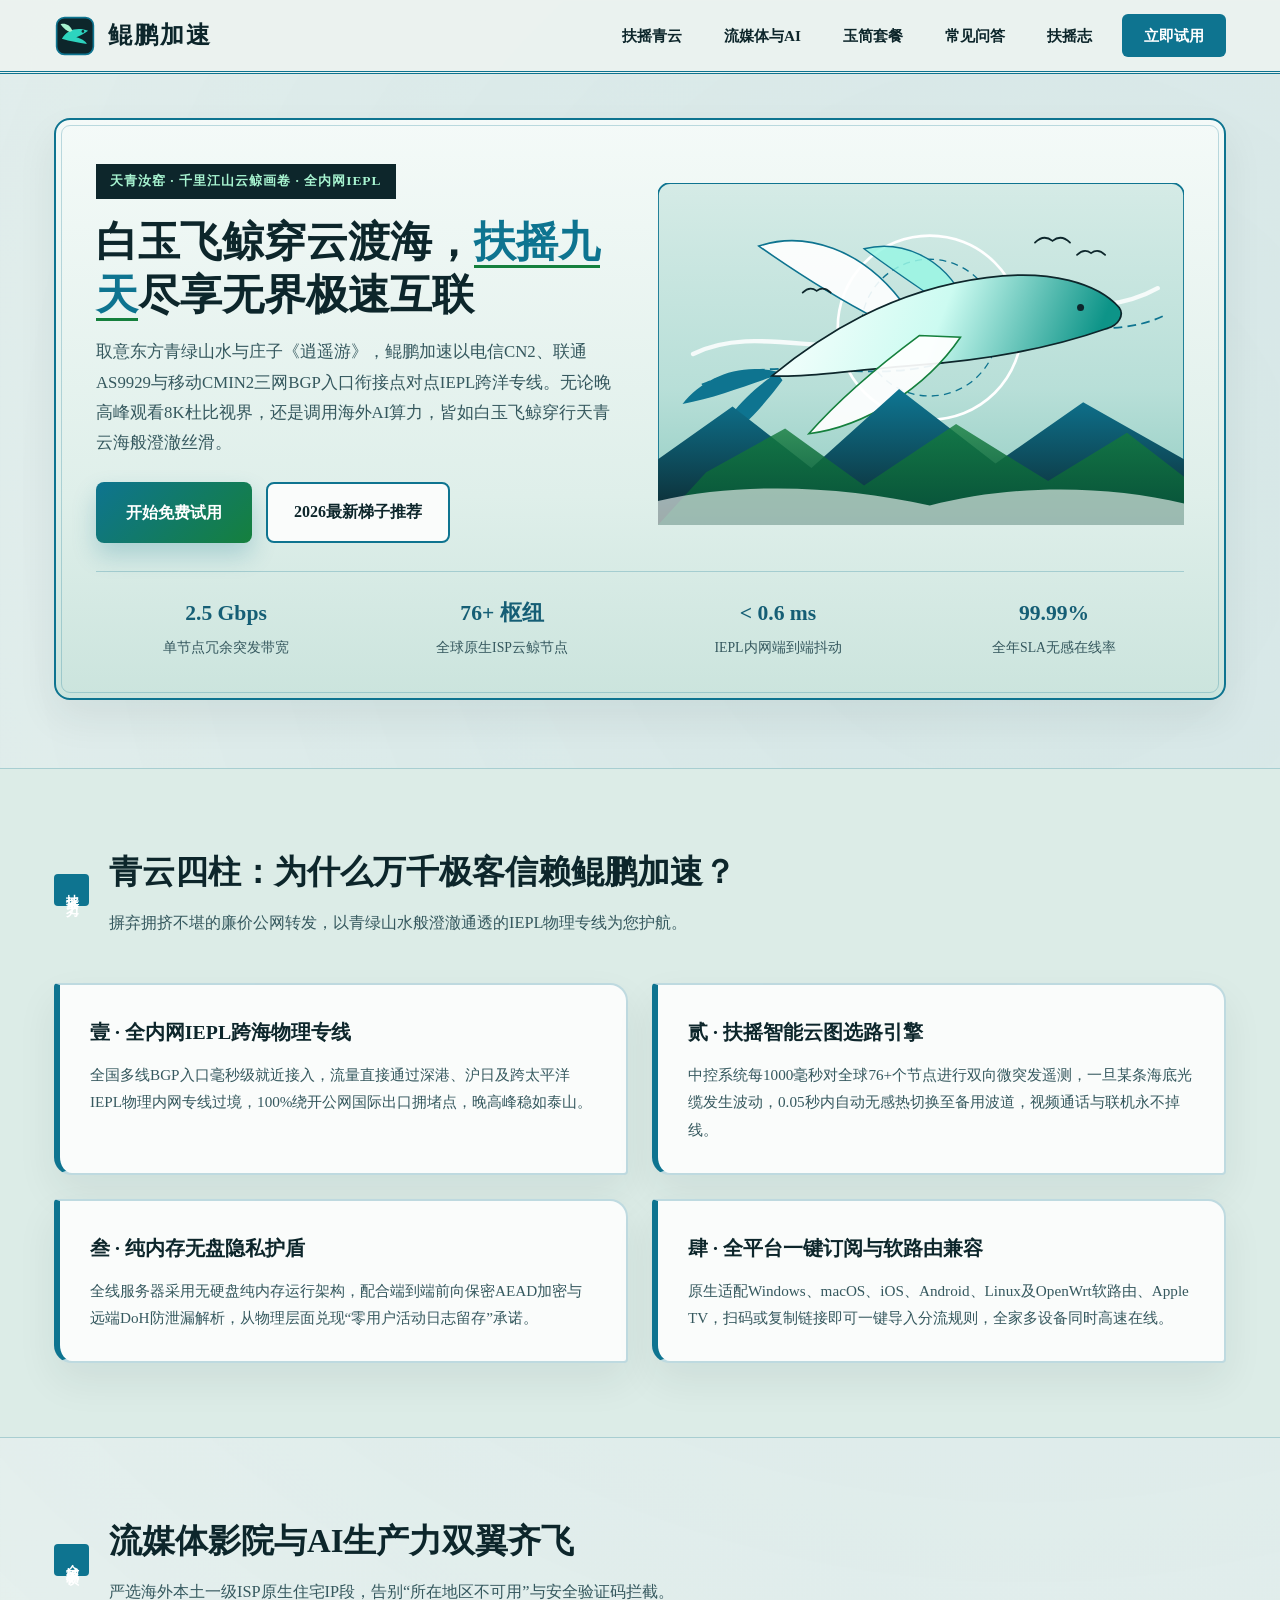
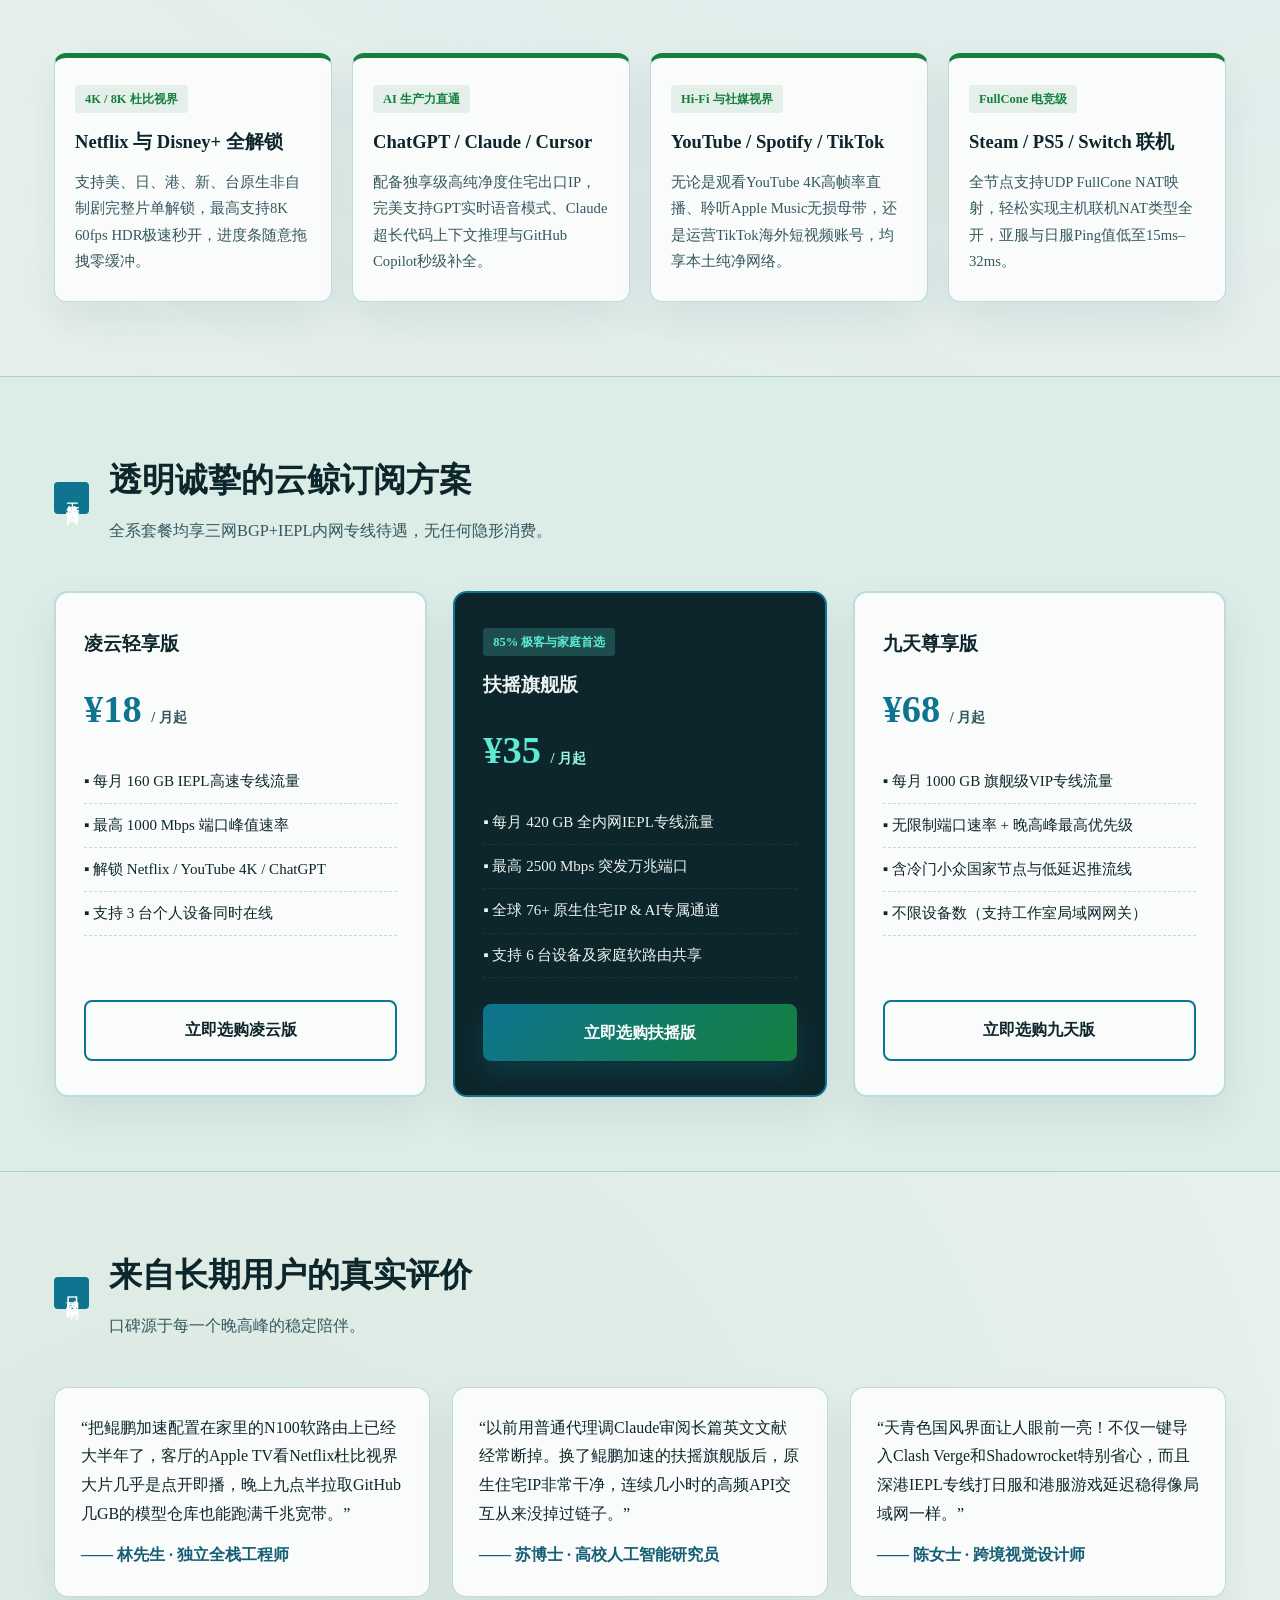
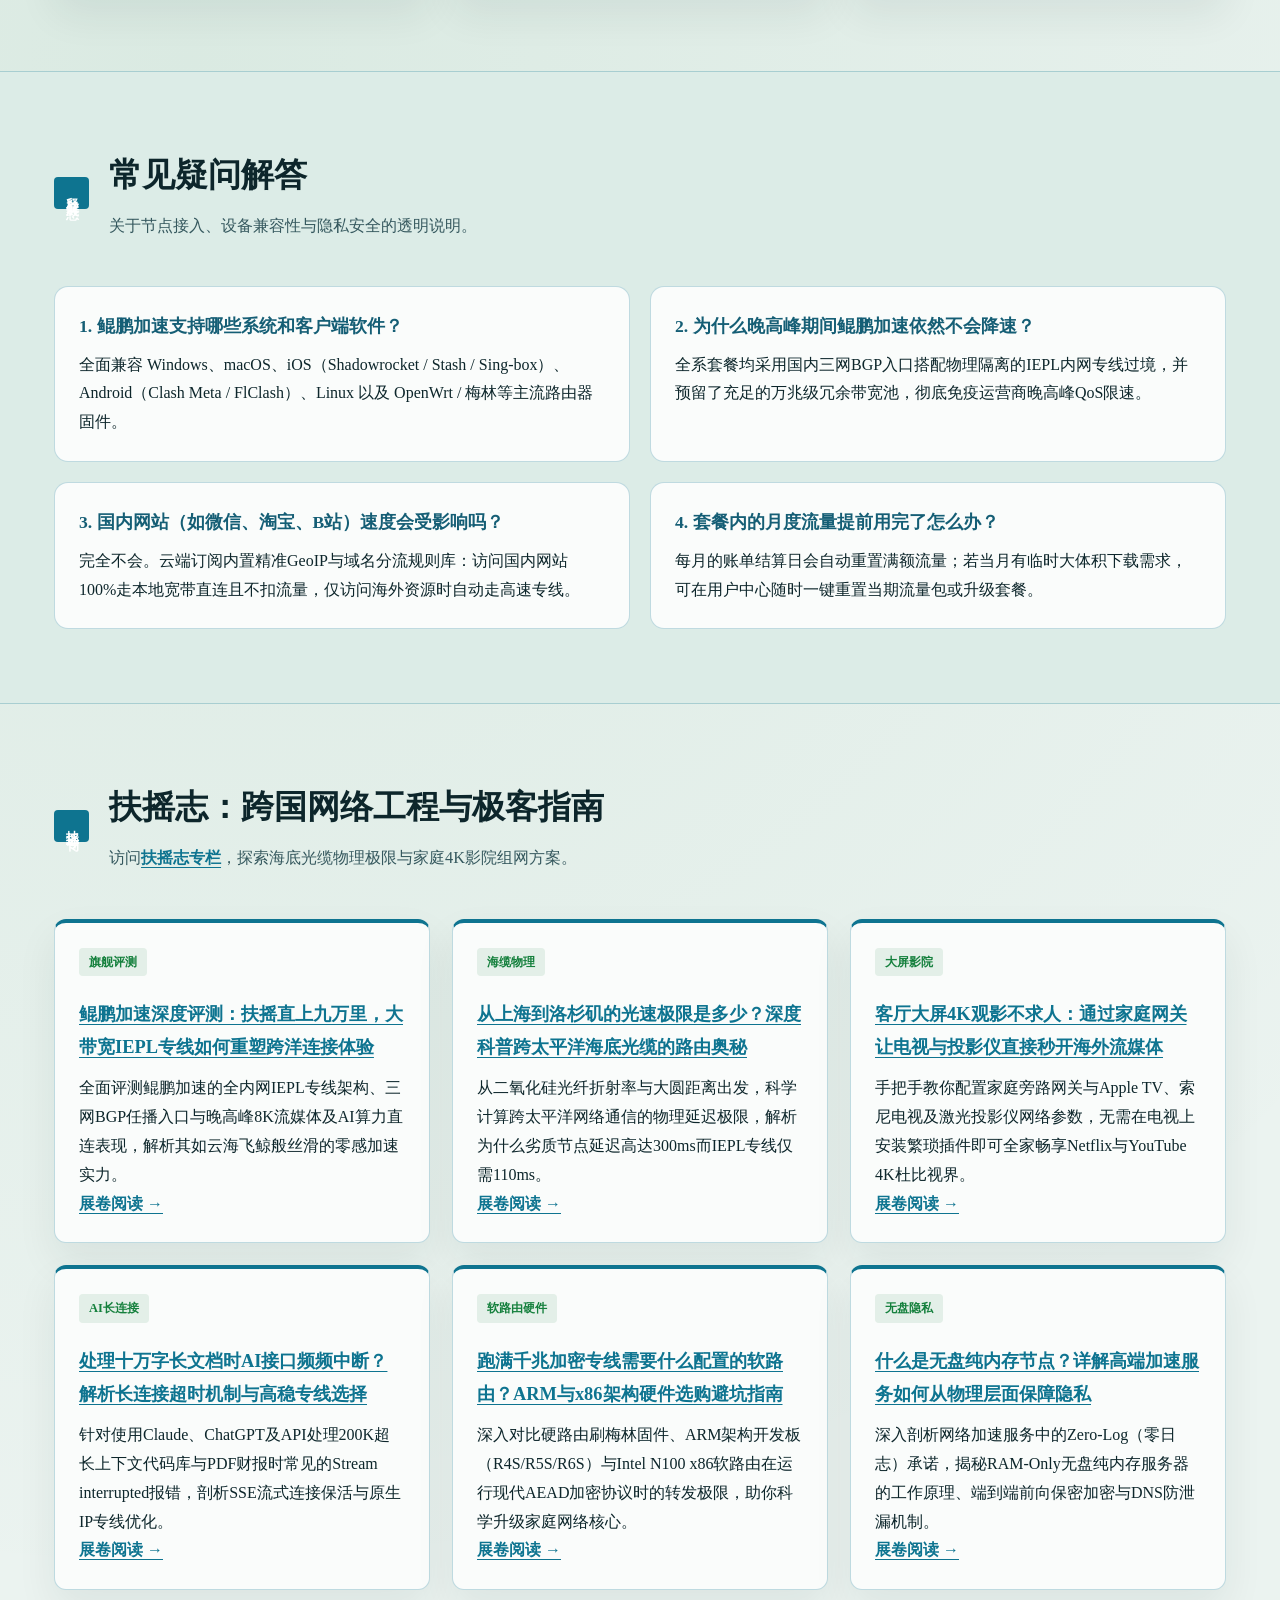
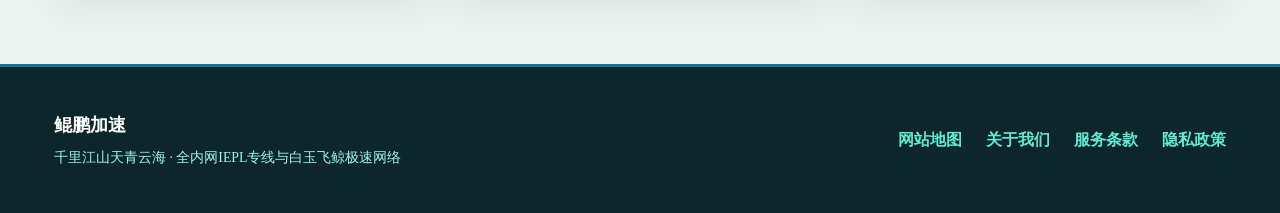
==== index.html @ 888c9fa1 "Deploy kunpejiasu.homes landing page" ====
<!DOCTYPE html>
<html lang="zh-CN">
<head>
  <meta charset="UTF-8">
  <meta name="viewport" content="width=device-width, initial-scale=1.0">
  <title>鲲鹏加速 - 扶摇直上九万里的高速IEPL专线网络加速与流媒体AI秒开服务</title>
  <meta name="description" content="鲲鹏加速依托三网BGP任播入口与全内网IEPL跨洋专线，提供如天青云海飞鲸般自由丝滑的网络加速体验，支持8K流媒体与AI大模型极速秒开，是2026年口碑卓越的机场推荐旗舰。">
  <meta name="keywords" content="鲲鹏加速,网络加速,极速秒开,机场推荐,IEPL专线,跨国网络加速,4K流媒体解锁,AI加速专线">
  <link rel="canonical" href="https://kunpejiasu.homes/">
  <meta property="og:type" content="website">
  <meta property="og:title" content="鲲鹏加速 - 扶摇直上九万里的高速IEPL专线网络加速服务">
  <meta property="og:description" content="三网BGP+全内网IEPL物理专线，解锁Netflix/Disney+/YouTube 8K与AI生产力工具极速秒开体验。">
  <meta property="og:url" content="https://kunpejiasu.homes/">
  <meta property="og:image" content="https://kunpejiasu.homes/og-kunpeng-homes.png">
  <meta property="og:site_name" content="鲲鹏加速">
  <script type="application/ld+json">
  {
    "@context": "https://schema.org",
    "@type": "Product",
    "name": "鲲鹏加速",
    "brand": { "@type": "Brand", "name": "鲲鹏加速" },
    "description": "鲲鹏加速提供企业级三网BGP与全内网IEPL跨境网络加速服务，支持全球流媒体4K/8K极速秒开、AI大模型稳定直连与超低延迟联机体验。",
    "offers": { "@type": "AggregateOffer", "lowPrice": "18.00", "highPrice": "68.00", "priceCurrency": "CNY", "offerCount": "3" }
  }
  </script>
  <link rel="stylesheet" href="style.css">
</head>
<body>
  <header class="ru-header">
  <div class="ru-container ru-nav-row">
    <a href="index.html" class="ru-brand">
      <svg width="42" height="42" viewBox="0 0 64 64" fill="none" xmlns="http://www.w3.org/2000/svg" aria-label="鲲鹏加速天青白玉飞鲸徽标">
        <rect x="4" y="4" width="56" height="56" rx="12" fill="#0D262B" stroke="#0E7490" stroke-width="2.5"/>
        <!-- Jade Four-Winged Whale Emblem -->
        <path d="M12 36 C 20 22, 36 18, 52 24 C 46 28, 40 32, 34 34 C 42 36, 48 40, 50 44 C 38 42, 24 40, 12 36 Z" fill="#2DD4BF"/>
        <path d="M28 24 C 24 14, 16 12, 10 14 C 14 20, 20 24, 24 26 Z" fill="#A7F3D0"/>
        <circle cx="44" cy="25" r="2" fill="#0D262B"/>
      </svg>
      <span class="ru-brand-name">鲲鹏加速</span>
    </a>
    <nav class="ru-menu" aria-label="主导航">
      <a href="index.html#advantages">扶摇青云</a>
      <a href="index.html#streaming">流媒体与AI</a>
      <a href="index.html#pricing">玉简套餐</a>
      <a href="index.html#faq">常见问答</a>
      <a href="soaring-annals.html">扶摇志</a>
      <a href="https://ww012.twilightaff.com/#/?code=A56DH1Af" class="btn-ru-nav" rel="nofollow" target="_blank">立即试用</a>
    </nav>
  </div>
</header>
  <main>
    <section class="ru-hero">
      <div class="ru-container">
        <div class="ru-scroll-banner">
          <div class="ru-hero-top">
            <div>
              <div class="ru-seal-tag">天青汝窑 · 千里江山云鲸画卷 · 全内网IEPL</div>
              <h1>白玉飞鲸穿云渡海，<span>扶摇九天</span>尽享无界极速互联</h1>
              <p class="ru-hero-lead">取意东方青绿山水与庄子《逍遥游》，鲲鹏加速以电信CN2、联通AS9929与移动CMIN2三网BGP入口衔接点对点IEPL跨洋专线。无论晚高峰观看8K杜比视界，还是调用海外AI算力，皆如白玉飞鲸穿行天青云海般澄澈丝滑。</p>
              <div class="ru-cta-bar">
                <a href="https://ww012.twilightaff.com/#/?code=A56DH1Af" class="btn-ru-celadon" rel="nofollow" target="_blank">开始免费试用</a>
                <a href="https://tizilab.net/paihang/" class="btn-ru-jade" target="_blank">2026最新梯子推荐</a>
              </div>
            </div>

            <!-- Open Bright Celadon Panorama: Jade-White Four-Winged Whale Soaring Over Turquoise Mountains -->
            <div class="ru-landscape-stage" role="img" aria-label="鲲鹏加速千里江山天青云海与四翼白玉飞鲸穿云动态画卷">
              <svg viewBox="0 0 600 390" fill="none" xmlns="http://www.w3.org/2000/svg">
                <defs>
                  <linearGradient id="celadonSky" x1="0" y1="0" x2="0" y2="390" gradientUnits="userSpaceOnUse">
                    <stop offset="0%" stop-color="#D5EBE6"/>
                    <stop offset="60%" stop-color="#B8DFD8"/>
                    <stop offset="100%" stop-color="#8ECBC0"/>
                  </linearGradient>
                  <linearGradient id="jadeMount1" x1="0" y1="240" x2="0" y2="390" gradientUnits="userSpaceOnUse">
                    <stop offset="0%" stop-color="#0E7490"/>
                    <stop offset="100%" stop-color="#0D262B"/>
                  </linearGradient>
                  <linearGradient id="jadeMount2" x1="0" y1="270" x2="0" y2="390" gradientUnits="userSpaceOnUse">
                    <stop offset="0%" stop-color="#15803D" stop-opacity="0.78"/>
                    <stop offset="100%" stop-color="#064E3B"/>
                  </linearGradient>
                  <linearGradient id="jadeWhaleGrad" x1="120" y1="90" x2="480" y2="230" gradientUnits="userSpaceOnUse">
                    <stop offset="0%" stop-color="#FFFFFF"/>
                    <stop offset="55%" stop-color="#CCFBF1"/>
                    <stop offset="100%" stop-color="#0D9488"/>
                  </linearGradient>
                </defs>
                <rect width="600" height="390" rx="14" fill="url(#celadonSky)" stroke="#0E7490" stroke-width="2"/>
                <!-- Glowing Celadon Halo Ring in Sky -->
                <circle cx="310" cy="165" r="105" stroke="#FFFFFF" stroke-width="3" class="anim-cloud-ring"/>
                <circle cx="310" cy="165" r="78" stroke="#0E7490" stroke-width="1.5" stroke-dasharray="8 6" class="anim-cloud-ring"/>
                <!-- Auspicious White & Celadon Cloud Ribbons (祥云) -->
                <path d="M40 195 C 120 155, 220 215, 310 165 C 400 115, 490 165, 570 120" stroke="#FFFFFF" stroke-width="5" stroke-linecap="round" opacity="0.85"/>
                <path d="M50 230 C 150 185, 260 245, 360 190 C 440 145, 510 185, 580 150" stroke="#0E7490" stroke-width="2" stroke-dasharray="10 6"/>
                <!-- Four-Winged Jade-White Sky-Whale (白玉四翼飞鲸) Flying Diagonally Upward -->
                <g class="anim-jade-whale">
                  <!-- Upper Feathered Wing Pair -->
                  <path d="M285 145 C 235 72, 165 55, 115 72 C 158 102, 205 132, 250 155 Z" fill="#FFFFFF" fill-opacity="0.9" stroke="#0E7490" stroke-width="1.8"/>
                  <path d="M350 135 C 325 82, 275 65, 235 75 C 268 100, 302 122, 330 142 Z" fill="#99F6E4" fill-opacity="0.85" stroke="#0E7490" stroke-width="1.5"/>
                  <!-- Flowing Long Ribbon Tail -->
                  <path d="M135 215 C 92 205, 52 222, 28 252 C 62 246, 98 232, 128 222 C 95 245, 72 275, 64 302 C 96 282, 122 252, 142 225 Z" fill="#0E7490"/>
                  <!-- Sculpted Jade Whale Body -->
                  <path d="M130 220 C 185 175, 265 122, 375 108 C 448 98, 502 115, 526 142 C 532 150, 526 162, 512 166 C 455 186, 378 202, 292 208 C 218 214, 165 222, 130 220 Z" fill="url(#jadeWhaleGrad)" stroke="#0D262B" stroke-width="2"/>
                  <!-- Lower Sweeping Wing Pair -->
                  <path d="M345 176 C 305 235, 235 278, 172 286 C 208 245, 255 206, 298 174 Z" fill="#FFFFFF" fill-opacity="0.92" stroke="#15803D" stroke-width="1.8"/>
                  <circle cx="482" cy="142" r="4" fill="#0D262B"/>
                </g>
                <!-- Flock of White Cranes Soaring Beside Whale -->
                <g class="anim-cranes" stroke="#0D262B" stroke-width="2" stroke-linecap="round" fill="none">
                  <path d="M430 68 Q 440 58 450 66 Q 460 58 470 68"/>
                  <path d="M478 82 Q 486 74 494 80 Q 502 74 510 82"/>
                  <path d="M165 125 Q 173 117 181 123 Q 189 117 197 125"/>
                </g>
                <!-- Green & Turquoise Mountain Peaks at Base (千里江山青绿峰峦) -->
                <polygon points="0,390 0,315 85,255 175,325 275,235 385,320 485,250 600,315 600,390" fill="url(#jadeMount1)"/>
                <polygon points="0,390 55,330 145,280 235,345 340,275 445,340 535,285 600,335 600,390" fill="url(#jadeMount2)"/>
                <path d="M-10 365 C 90 340, 210 345, 310 368 C 410 342, 520 345, 610 368 L 610 395 L -10 395 Z" fill="#EBF3F0" fill-opacity="0.65"/>
              </svg>
            </div>
          </div>

          <div class="ru-stats-strip">
            <div class="ru-stat-cell">
              <strong>2.5 Gbps</strong>
              <span>单节点冗余突发带宽</span>
            </div>
            <div class="ru-stat-cell">
              <strong>76+ 枢纽</strong>
              <span>全球原生ISP云鲸节点</span>
            </div>
            <div class="ru-stat-cell">
              <strong>&lt; 0.6 ms</strong>
              <span>IEPL内网端到端抖动</span>
            </div>
            <div class="ru-stat-cell">
              <strong>99.99%</strong>
              <span>全年SLA无感在线率</span>
            </div>
          </div>
        </div>
      </div>
    </section>

    <section id="advantages" class="ru-sec celadon-band">
      <div class="ru-container">
        <div class="ru-title-wrap">
          <span class="ru-vert-seal">扶摇之力</span>
          <div>
            <h2>青云四柱：为什么万千极客信赖鲲鹏加速？</h2>
            <p>摒弃拥挤不堪的廉价公网转发，以青绿山水般澄澈通透的IEPL物理专线为您护航。</p>
          </div>
        </div>
        <div class="ru-lattice-grid">
          <div class="ru-lattice-card">
            <h3>壹 · 全内网IEPL跨海物理专线</h3>
            <p>全国多线BGP入口毫秒级就近接入，流量直接通过深港、沪日及跨太平洋IEPL物理内网专线过境，100%绕开公网国际出口拥堵点，晚高峰稳如泰山。</p>
          </div>
          <div class="ru-lattice-card">
            <h3>贰 · 扶摇智能云图选路引擎</h3>
            <p>中控系统每1000毫秒对全球76+个节点进行双向微突发遥测，一旦某条海底光缆发生波动，0.05秒内自动无感热切换至备用波道，视频通话与联机永不掉线。</p>
          </div>
          <div class="ru-lattice-card">
            <h3>叁 · 纯内存无盘隐私护盾</h3>
            <p>全线服务器采用无硬盘纯内存运行架构，配合端到端前向保密AEAD加密与远端DoH防泄漏解析，从物理层面兑现“零用户活动日志留存”承诺。</p>
          </div>
          <div class="ru-lattice-card">
            <h3>肆 · 全平台一键订阅与软路由兼容</h3>
            <p>原生适配Windows、macOS、iOS、Android、Linux及OpenWrt软路由、Apple TV，扫码或复制链接即可一键导入分流规则，全家多设备同时高速在线。</p>
          </div>
        </div>
      </div>
    </section>

    <section id="streaming" class="ru-sec">
      <div class="ru-container">
        <div class="ru-title-wrap">
          <span class="ru-vert-seal">全域解锁</span>
          <div>
            <h2>流媒体影院与AI生产力双翼齐飞</h2>
            <p>严选海外本土一级ISP原生住宅IP段，告别“所在地区不可用”与安全验证码拦截。</p>
          </div>
        </div>
        <div class="ru-scroll-grid">
          <div class="ru-scroll-card">
            <span class="ru-scroll-tag">4K / 8K 杜比视界</span>
            <h3>Netflix 与 Disney+ 全解锁</h3>
            <p>支持美、日、港、新、台原生非自制剧完整片单解锁，最高支持8K 60fps HDR极速秒开，进度条随意拖拽零缓冲。</p>
          </div>
          <div class="ru-scroll-card">
            <span class="ru-scroll-tag">AI 生产力直通</span>
            <h3>ChatGPT / Claude / Cursor</h3>
            <p>配备独享级高纯净度住宅出口IP，完美支持GPT实时语音模式、Claude超长代码上下文推理与GitHub Copilot秒级补全。</p>
          </div>
          <div class="ru-scroll-card">
            <span class="ru-scroll-tag">Hi-Fi 与社媒视界</span>
            <h3>YouTube / Spotify / TikTok</h3>
            <p>无论是观看YouTube 4K高帧率直播、聆听Apple Music无损母带，还是运营TikTok海外短视频账号，均享本土纯净网络。</p>
          </div>
          <div class="ru-scroll-card">
            <span class="ru-scroll-tag">FullCone 电竞级</span>
            <h3>Steam / PS5 / Switch 联机</h3>
            <p>全节点支持UDP FullCone NAT映射，轻松实现主机联机NAT类型全开，亚服与日服Ping值低至15ms–32ms。</p>
          </div>
        </div>
      </div>
    </section>

    <section id="pricing" class="ru-sec celadon-band">
      <div class="ru-container">
        <div class="ru-title-wrap">
          <span class="ru-vert-seal">玉简订阅</span>
          <div>
            <h2>透明诚挚的云鲸订阅方案</h2>
            <p>全系套餐均享三网BGP+IEPL内网专线待遇，无任何隐形消费。</p>
          </div>
        </div>
        <div class="ru-price-grid">
          <div class="ru-price-card">
            <div>
              <h3>凌云轻享版</h3>
              <div class="ru-price-val">¥18 <small style="font-size:0.9rem;color:var(--ink-bamboo);">/ 月起</small></div>
              <ul class="ru-price-ul">
                <li>▪ 每月 160 GB IEPL高速专线流量</li>
                <li>▪ 最高 1000 Mbps 端口峰值速率</li>
                <li>▪ 解锁 Netflix / YouTube 4K / ChatGPT</li>
                <li>▪ 支持 3 台个人设备同时在线</li>
              </ul>
            </div>
            <a href="https://ww012.twilightaff.com/#/?code=A56DH1Af" class="btn-ru-jade" style="width:100%;" rel="nofollow" target="_blank">立即选购凌云版</a>
          </div>
          <div class="ru-price-card imperial">
            <div>
              <span class="ru-scroll-tag" style="background:rgba(94,234,212,0.2);color:#5EEAD4;">85% 极客与家庭首选</span>
              <h3>扶摇旗舰版</h3>
              <div class="ru-price-val">¥35 <small style="font-size:0.9rem;color:#99F6E4;">/ 月起</small></div>
              <ul class="ru-price-ul">
                <li>▪ 每月 420 GB 全内网IEPL专线流量</li>
                <li>▪ 最高 2500 Mbps 突发万兆端口</li>
                <li>▪ 全球 76+ 原生住宅IP & AI专属通道</li>
                <li>▪ 支持 6 台设备及家庭软路由共享</li>
              </ul>
            </div>
            <a href="https://ww012.twilightaff.com/#/?code=A56DH1Af" class="btn-ru-celadon" style="width:100%;" rel="nofollow" target="_blank">立即选购扶摇版</a>
          </div>
          <div class="ru-price-card">
            <div>
              <h3>九天尊享版</h3>
              <div class="ru-price-val">¥68 <small style="font-size:0.9rem;color:var(--ink-bamboo);">/ 月起</small></div>
              <ul class="ru-price-ul">
                <li>▪ 每月 1000 GB 旗舰级VIP专线流量</li>
                <li>▪ 无限制端口速率 + 晚高峰最高优先级</li>
                <li>▪ 含冷门小众国家节点与低延迟推流线</li>
                <li>▪ 不限设备数（支持工作室局域网网关）</li>
              </ul>
            </div>
            <a href="https://ww012.twilightaff.com/#/?code=A56DH1Af" class="btn-ru-jade" style="width:100%;" rel="nofollow" target="_blank">立即选购九天版</a>
          </div>
        </div>
      </div>
    </section>

    <section class="ru-sec">
      <div class="ru-container">
        <div class="ru-title-wrap">
          <span class="ru-vert-seal">口碑回响</span>
          <div>
            <h2>来自长期用户的真实评价</h2>
            <p>口碑源于每一个晚高峰的稳定陪伴。</p>
          </div>
        </div>
        <div class="ru-review-grid">
          <div class="ru-review-card">
            <p>“把鲲鹏加速配置在家里的N100软路由上已经大半年了，客厅的Apple TV看Netflix杜比视界大片几乎是点开即播，晚上九点半拉取GitHub几GB的模型仓库也能跑满千兆宽带。”</p>
            <strong style="display:block;margin-top:12px;color:var(--celadon-deep);">—— 林先生 · 独立全栈工程师</strong>
          </div>
          <div class="ru-review-card">
            <p>“以前用普通代理调Claude审阅长篇英文文献经常断掉。换了鲲鹏加速的扶摇旗舰版后，原生住宅IP非常干净，连续几小时的高频API交互从来没掉过链子。”</p>
            <strong style="display:block;margin-top:12px;color:var(--celadon-deep);">—— 苏博士 · 高校人工智能研究员</strong>
          </div>
          <div class="ru-review-card">
            <p>“天青色国风界面让人眼前一亮！不仅一键导入Clash Verge和Shadowrocket特别省心，而且深港IEPL专线打日服和港服游戏延迟稳得像局域网一样。”</p>
            <strong style="display:block;margin-top:12px;color:var(--celadon-deep);">—— 陈女士 · 跨境视觉设计师</strong>
          </div>
        </div>
      </div>
    </section>

    <section id="faq" class="ru-sec celadon-band">
      <div class="ru-container">
        <div class="ru-title-wrap">
          <span class="ru-vert-seal">释疑解惑</span>
          <div>
            <h2>常见疑问解答</h2>
            <p>关于节点接入、设备兼容性与隐私安全的透明说明。</p>
          </div>
        </div>
        <div class="ru-faq-grid">
          <div class="ru-faq-card">
            <h3>1. 鲲鹏加速支持哪些系统和客户端软件？</h3>
            <p>全面兼容 Windows、macOS、iOS（Shadowrocket / Stash / Sing-box）、Android（Clash Meta / FlClash）、Linux 以及 OpenWrt / 梅林等主流路由器固件。</p>
          </div>
          <div class="ru-faq-card">
            <h3>2. 为什么晚高峰期间鲲鹏加速依然不会降速？</h3>
            <p>全系套餐均采用国内三网BGP入口搭配物理隔离的IEPL内网专线过境，并预留了充足的万兆级冗余带宽池，彻底免疫运营商晚高峰QoS限速。</p>
          </div>
          <div class="ru-faq-card">
            <h3>3. 国内网站（如微信、淘宝、B站）速度会受影响吗？</h3>
            <p>完全不会。云端订阅内置精准GeoIP与域名分流规则库：访问国内网站100%走本地宽带直连且不扣流量，仅访问海外资源时自动走高速专线。</p>
          </div>
          <div class="ru-faq-card">
            <h3>4. 套餐内的月度流量提前用完了怎么办？</h3>
            <p>每月的账单结算日会自动重置满额流量；若当月有临时大体积下载需求，可在用户中心随时一键重置当期流量包或升级套餐。</p>
          </div>
        </div>
      </div>
    </section>

    <section class="ru-sec">
      <div class="ru-container">
        <div class="ru-title-wrap">
          <span class="ru-vert-seal">扶摇专刊</span>
          <div>
            <h2>扶摇志：跨国网络工程与极客指南</h2>
            <p>访问<a href="soaring-annals.html">扶摇志专栏</a>，探索海底光缆物理极限与家庭4K影院组网方案。</p>
          </div>
        </div>
        <div class="ru-hub-grid">
          
        <article class="ru-hub-card">
          <div>
            <span class="ru-scroll-tag">旗舰评测</span>
            <h3><a href="kunpeng-celestial-backbone-acceleration-review.html">鲲鹏加速深度评测：扶摇直上九万里，大带宽IEPL专线如何重塑跨洋连接体验</a></h3>
            <p>全面评测鲲鹏加速的全内网IEPL专线架构、三网BGP任播入口与晚高峰8K流媒体及AI算力直连表现，解析其如云海飞鲸般丝滑的零感加速实力。</p>
          </div>
          <a href="kunpeng-celestial-backbone-acceleration-review.html">展卷阅读 →</a>
        </article>
        <article class="ru-hub-card">
          <div>
            <span class="ru-scroll-tag">海缆物理</span>
            <h3><a href="transpacific-submarine-cable-latency-physics.html">从上海到洛杉矶的光速极限是多少？深度科普跨太平洋海底光缆的路由奥秘</a></h3>
            <p>从二氧化硅光纤折射率与大圆距离出发，科学计算跨太平洋网络通信的物理延迟极限，解析为什么劣质节点延迟高达300ms而IEPL专线仅需110ms。</p>
          </div>
          <a href="transpacific-submarine-cable-latency-physics.html">展卷阅读 →</a>
        </article>
        <article class="ru-hub-card">
          <div>
            <span class="ru-scroll-tag">大屏影院</span>
            <h3><a href="youtube-netflix-smart-tv-family-sharing.html">客厅大屏4K观影不求人：通过家庭网关让电视与投影仪直接秒开海外流媒体</a></h3>
            <p>手把手教你配置家庭旁路网关与Apple TV、索尼电视及激光投影仪网络参数，无需在电视上安装繁琐插件即可全家畅享Netflix与YouTube 4K杜比视界。</p>
          </div>
          <a href="youtube-netflix-smart-tv-family-sharing.html">展卷阅读 →</a>
        </article>
        <article class="ru-hub-card">
          <div>
            <span class="ru-scroll-tag">AI长连接</span>
            <h3><a href="claude-sonnet-opus-long-context-api-stability.html">处理十万字长文档时AI接口频频中断？解析长连接超时机制与高稳专线选择</a></h3>
            <p>针对使用Claude、ChatGPT及API处理200K超长上下文代码库与PDF财报时常见的Stream interrupted报错，剖析SSE流式连接保活与原生IP专线优化。</p>
          </div>
          <a href="claude-sonnet-opus-long-context-api-stability.html">展卷阅读 →</a>
        </article>
        <article class="ru-hub-card">
          <div>
            <span class="ru-scroll-tag">软路由硬件</span>
            <h3><a href="router-merlin-openwrt-hardware-selection.html">跑满千兆加密专线需要什么配置的软路由？ARM与x86架构硬件选购避坑指南</a></h3>
            <p>深入对比硬路由刷梅林固件、ARM架构开发板（R4S/R5S/R6S）与Intel N100 x86软路由在运行现代AEAD加密协议时的转发极限，助你科学升级家庭网络核心。</p>
          </div>
          <a href="router-merlin-openwrt-hardware-selection.html">展卷阅读 →</a>
        </article>
        <article class="ru-hub-card">
          <div>
            <span class="ru-scroll-tag">无盘隐私</span>
            <h3><a href="zero-log-ram-server-architecture-explained.html">什么是无盘纯内存节点？详解高端加速服务如何从物理层面保障隐私</a></h3>
            <p>深入剖析网络加速服务中的Zero-Log（零日志）承诺，揭秘RAM-Only无盘纯内存服务器的工作原理、端到端前向保密加密与DNS防泄漏机制。</p>
          </div>
          <a href="zero-log-ram-server-architecture-explained.html">展卷阅读 →</a>
        </article>
        </div>
      </div>
    </section>
  </main>
  <footer class="ru-footer">
  <div class="ru-container ru-footer-row">
    <div>
      <strong style="font-size: 1.15rem; color: #FFFFFF;">鲲鹏加速</strong>
      <p style="font-size: 0.86rem; color: #99F6E4; margin-top: 4px;">千里江山天青云海 · 全内网IEPL专线与白玉飞鲸极速网络</p>
    </div>
    <div class="ru-footer-links">
      <a href="sitemap.html">网站地图</a>
      <a href="about.html">关于我们</a>
      <a href="terms.html">服务条款</a>
      <a href="privacy.html">隐私政策</a>
    </div>
  </div>
</footer>
</body>
</html>
---- style.css ----
/* kunpejiasu.homes - Ru-Kiln Celadon Porcelain & Jade-Ink Four-Winged Whale */
:root {
  --bg-ru: #EBF3F0;
  --bg-celadon-band: #DCECE7;
  --bg-jade-card: #FAFCFB;
  --ink-pine: #0D262B;
  --ink-bamboo: #35585E;
  --celadon-main: #0E7490;
  --celadon-deep: #155E75;
  --jade-accent: #15803D;
  --bronze-seal: #4D7C0F;
  --border-celadon: rgba(14, 116, 144, 0.25);
  --shadow-celadon: 0 18px 40px rgba(13, 38, 43, 0.07);
}

* {
  box-sizing: border-box;
  margin: 0;
  padding: 0;
}

html {
  scroll-behavior: smooth;
  font-family: "Noto Serif SC", "Songti SC", "PingFang SC", "Microsoft YaHei", serif;
  background-color: var(--bg-ru);
  color: var(--ink-pine);
  line-height: 1.8;
}

body {
  background-color: var(--bg-ru);
  background-image:
    radial-gradient(circle at 80% 10%, rgba(14, 116, 144, 0.10) 0%, transparent 45%),
    radial-gradient(circle at 15% 65%, rgba(21, 128, 61, 0.08) 0%, transparent 45%);
  overflow-x: hidden;
}

a, a:visited {
  color: var(--celadon-main);
  text-decoration: underline;
  text-underline-offset: 4px;
  font-weight: 700;
  transition: color 0.2s ease;
}

a:hover {
  color: var(--jade-accent);
}

.ru-container {
  max-width: 1220px;
  margin: 0 auto;
  padding: 0 24px;
}

/* Header with Lattice Double Border */
.ru-header {
  position: sticky;
  top: 0;
  z-index: 100;
  background: rgba(235, 243, 240, 0.95);
  border-bottom: 3px double var(--celadon-main);
  padding: 14px 0;
}

.ru-nav-row {
  display: flex;
  align-items: center;
  justify-content: space-between;
  flex-wrap: wrap;
  gap: 18px;
}

.ru-brand {
  display: inline-flex;
  align-items: center;
  gap: 12px;
  text-decoration: none !important;
}

.ru-brand-name {
  font-size: 1.48rem;
  font-weight: 900;
  color: var(--ink-pine);
  letter-spacing: 2px;
}

.ru-menu {
  display: flex;
  align-items: center;
  gap: 18px;
  flex-wrap: wrap;
}

.ru-menu a, .ru-menu a:visited {
  color: var(--ink-pine);
  text-decoration: none;
  font-size: 0.95rem;
  font-weight: 700;
  padding: 6px 12px;
  border-radius: 6px;
}

.ru-menu a:hover, .ru-menu a.active {
  background: var(--bg-celadon-band);
  color: var(--celadon-main);
}

.btn-ru-nav, .btn-ru-nav:visited {
  background: var(--celadon-main) !important;
  color: #FFFFFF !important;
  text-decoration: none !important;
  padding: 8px 22px !important;
  border-radius: 6px !important;
}

/* Open Celadon Panorama Hero (Bright Celadon Scroll Stage, NOT a dark box) */
.ru-hero {
  padding: 44px 0 68px;
}

.ru-scroll-banner {
  background: linear-gradient(180deg, #F4FAF8 0%, #DFEFEA 65%, #CBE4DD 100%);
  border: 2px solid var(--celadon-main);
  outline: 1px solid var(--border-celadon);
  outline-offset: -8px;
  border-radius: 16px;
  padding: 44px 40px 36px;
  box-shadow: var(--shadow-celadon);
}

.ru-hero-top {
  display: grid;
  grid-template-columns: 1fr 1fr;
  gap: 36px;
  align-items: center;
  margin-bottom: 28px;
}

.ru-seal-tag {
  display: inline-flex;
  align-items: center;
  gap: 8px;
  background: var(--ink-pine);
  color: #A7F3D0;
  padding: 5px 14px;
  font-size: 0.84rem;
  font-weight: 700;
  letter-spacing: 1px;
  margin-bottom: 16px;
}

.ru-hero-top h1 {
  font-size: 2.65rem;
  line-height: 1.26;
  color: var(--ink-pine);
  margin-bottom: 16px;
  font-weight: 900;
}

.ru-hero-top h1 span {
  color: var(--celadon-main);
  border-bottom: 3px solid var(--jade-accent);
}

.ru-hero-lead {
  font-size: 1.05rem;
  color: var(--ink-bamboo);
  margin-bottom: 24px;
}

.ru-cta-bar {
  display: flex;
  flex-wrap: wrap;
  gap: 14px;
}

.btn-ru-celadon, .btn-ru-celadon:visited {
  display: inline-flex;
  align-items: center;
  justify-content: center;
  background: linear-gradient(135deg, #0E7490 0%, #15803D 100%);
  color: #FFFFFF !important;
  text-decoration: none !important;
  padding: 14px 30px;
  border-radius: 8px;
  font-size: 1.03rem;
  font-weight: 800;
  box-shadow: 0 12px 24px rgba(14, 116, 144, 0.24);
  transition: transform 0.2s ease;
}

.btn-ru-celadon:hover {
  transform: translateY(-3px);
}

.btn-ru-jade, .btn-ru-jade:visited {
  display: inline-flex;
  align-items: center;
  justify-content: center;
  background: #FAFCFB;
  color: var(--ink-pine) !important;
  text-decoration: none !important;
  padding: 14px 26px;
  border-radius: 8px;
  font-size: 1rem;
  font-weight: 800;
  border: 2px solid var(--celadon-main);
  transition: transform 0.2s ease;
}

.btn-ru-jade:hover {
  background: var(--bg-celadon-band);
  transform: translateY(-3px);
}

/* Open Celadon Landscape & Four-Winged Jade Whale SVG */
.ru-landscape-stage svg {
  width: 100%;
  height: auto;
  display: block;
}

@keyframes jadeWhaleAscend {
  0%, 100% { transform: translate(0px, 0px) rotate(-2deg); }
  50% { transform: translate(12px, -14px) rotate(1deg); }
}

@keyframes craneFlock {
  0%, 100% { transform: translate(0px, 0px); }
  50% { transform: translate(-16px, -8px); }
}

@keyframes ringPulse {
  0%, 100% { transform: scale(1); opacity: 0.55; }
  50% { transform: scale(1.08); opacity: 0.9; }
}

.anim-jade-whale {
  animation: jadeWhaleAscend 5.2s ease-in-out infinite;
  transform-origin: center;
}

.anim-cranes {
  animation: craneFlock 6s ease-in-out infinite;
}

.anim-cloud-ring {
  animation: ringPulse 4s ease-in-out infinite;
  transform-origin: 310px 180px;
}

.ru-stats-strip {
  display: grid;
  grid-template-columns: repeat(4, 1fr);
  gap: 16px;
  padding-top: 22px;
  border-top: 1px solid var(--border-celadon);
  text-align: center;
}

.ru-stat-cell strong {
  display: block;
  font-size: 1.35rem;
  color: var(--celadon-deep);
}

.ru-stat-cell span {
  font-size: 0.86rem;
  color: var(--ink-bamboo);
}

/* Sections with Vertical Seal Heading */
.ru-sec {
  padding: 74px 0;
}

.ru-sec.celadon-band {
  background: var(--bg-celadon-band);
  border-top: 1px solid var(--border-celadon);
  border-bottom: 1px solid var(--border-celadon);
}

.ru-title-wrap {
  display: flex;
  align-items: center;
  gap: 20px;
  margin-bottom: 46px;
}

.ru-vert-seal {
  writing-mode: vertical-rl;
  background: var(--celadon-main);
  color: #FFFFFF;
  padding: 10px 6px;
  font-size: 0.8rem;
  font-weight: 800;
  letter-spacing: 3px;
  border-radius: 4px;
}

.ru-title-wrap h2 {
  font-size: 2.05rem;
  color: var(--ink-pine);
  margin-bottom: 6px;
}

.ru-title-wrap p {
  color: var(--ink-bamboo);
  font-size: 1.02rem;
}

/* Lattice Chamfered Cards */
.ru-lattice-grid {
  display: grid;
  grid-template-columns: repeat(2, 1fr);
  gap: 24px;
}

.ru-lattice-card {
  background: var(--bg-jade-card);
  border: 2px solid var(--border-celadon);
  border-left: 6px solid var(--celadon-main);
  border-radius: 4px 18px 4px 18px;
  padding: 30px;
  box-shadow: var(--shadow-celadon);
}

.ru-lattice-card h3 {
  font-size: 1.24rem;
  color: var(--ink-pine);
  margin-bottom: 10px;
}

.ru-lattice-card p {
  color: var(--ink-bamboo);
  font-size: 0.95rem;
}

/* 4-Column Scroll Pillars for Streaming & AI */
.ru-scroll-grid {
  display: grid;
  grid-template-columns: repeat(4, 1fr);
  gap: 20px;
}

.ru-scroll-card {
  background: var(--bg-jade-card);
  border: 1px solid var(--border-celadon);
  border-top: 5px solid var(--jade-accent);
  border-radius: 12px;
  padding: 26px 20px;
  box-shadow: var(--shadow-celadon);
}

.ru-scroll-tag {
  display: inline-block;
  font-size: 0.78rem;
  font-weight: 800;
  color: var(--jade-accent);
  background: rgba(21, 128, 61, 0.1);
  padding: 3px 10px;
  border-radius: 4px;
  margin-bottom: 12px;
}

.ru-scroll-card h3 {
  font-size: 1.16rem;
  margin-bottom: 10px;
  color: var(--ink-pine);
}

.ru-scroll-card p {
  font-size: 0.92rem;
  color: var(--ink-bamboo);
}

/* Pricing (3 tiers) */
.ru-price-grid {
  display: grid;
  grid-template-columns: repeat(3, 1fr);
  gap: 26px;
}

.ru-price-card {
  background: var(--bg-jade-card);
  border: 2px solid var(--border-celadon);
  border-radius: 14px;
  padding: 34px 28px;
  box-shadow: var(--shadow-celadon);
  display: flex;
  flex-direction: column;
  justify-content: space-between;
}

.ru-price-card.imperial {
  background: #0D262B;
  color: #EBF3F0;
  border-color: var(--celadon-main);
}

.ru-price-card.imperial h3,
.ru-price-card.imperial li {
  color: #EBF3F0 !important;
}

.ru-price-val {
  font-size: 2.4rem;
  font-weight: 900;
  color: var(--celadon-main);
  margin: 14px 0;
}

.ru-price-card.imperial .ru-price-val {
  color: #5EEAD4;
}

.ru-price-ul {
  list-style: none;
  margin: 16px 0 26px;
}

.ru-price-ul li {
  padding: 8px 0;
  border-bottom: 1px dashed var(--border-celadon);
  font-size: 0.94rem;
}

/* Reviews & FAQ */
.ru-review-grid {
  display: grid;
  grid-template-columns: repeat(3, 1fr);
  gap: 22px;
}

.ru-review-card {
  background: var(--bg-jade-card);
  border: 1px solid var(--border-celadon);
  border-radius: 14px;
  padding: 26px;
  box-shadow: var(--shadow-celadon);
}

.ru-faq-grid {
  display: grid;
  grid-template-columns: repeat(2, 1fr);
  gap: 20px;
}

.ru-faq-card {
  background: var(--bg-jade-card);
  border: 1px solid var(--border-celadon);
  border-radius: 14px;
  padding: 24px;
}

.ru-faq-card h3 {
  font-size: 1.1rem;
  color: var(--celadon-deep);
  margin-bottom: 8px;
}

/* Hub Grid */
.ru-hub-grid {
  display: grid;
  grid-template-columns: repeat(3, 1fr);
  gap: 22px;
}

.ru-hub-card {
  background: var(--bg-jade-card);
  border: 1px solid var(--border-celadon);
  border-top: 4px solid var(--celadon-main);
  border-radius: 12px;
  padding: 24px;
  box-shadow: var(--shadow-celadon);
  display: flex;
  flex-direction: column;
  justify-content: space-between;
}

.ru-hub-card h2, .ru-hub-card h3 {
  font-size: 1.15rem;
  margin: 10px 0;
}

/* Subpage */
.ru-doc-sec {
  padding: 50px 0 76px;
}

.ru-doc-box {
  max-width: 890px;
  margin: 0 auto;
  background: var(--bg-jade-card);
  border: 2px solid var(--celadon-main);
  border-radius: 16px;
  padding: 44px;
  box-shadow: var(--shadow-celadon);
}

.ru-doc-box h1 {
  font-size: 2rem;
  margin-bottom: 12px;
}

.ru-doc-meta {
  font-size: 0.88rem;
  color: var(--ink-bamboo);
  padding-bottom: 16px;
  margin-bottom: 24px;
  border-bottom: 1px solid var(--border-celadon);
  display: flex;
  gap: 16px;
  flex-wrap: wrap;
}

.ru-doc-body h2 {
  font-size: 1.38rem;
  color: var(--celadon-deep);
  margin: 26px 0 12px;
}

.ru-doc-body h3 {
  font-size: 1.14rem;
  color: var(--jade-accent);
  margin: 18px 0 8px;
}

.ru-doc-body p {
  margin-bottom: 15px;
}

.ru-footer {
  background: var(--ink-pine);
  color: #D8E8E3;
  padding: 42px 0;
  border-top: 3px solid var(--celadon-main);
}

.ru-footer-row {
  display: flex;
  justify-content: space-between;
  align-items: center;
  flex-wrap: wrap;
  gap: 20px;
}

.ru-footer-links {
  display: flex;
  gap: 24px;
  flex-wrap: wrap;
}

.ru-footer-links a, .ru-footer-links a:visited {
  color: #5EEAD4 !important;
  text-decoration: none;
}

@media (max-width: 980px) {
  .ru-hero-top,
  .ru-stats-strip,
  .ru-lattice-grid,
  .ru-scroll-grid,
  .ru-price-grid,
  .ru-review-grid,
  .ru-faq-grid,
  .ru-hub-grid {
    grid-template-columns: 1fr;
  }
}

@media (max-width: 768px) {
  .ru-nav-row {
    flex-direction: column;
    align-items: flex-start;
  }
  .ru-menu {
    display: flex !important;
    width: 100%;
    flex-wrap: wrap;
    gap: 8px;
  }
  .ru-scroll-banner {
    padding: 26px 18px;
  }
  .ru-hero-top h1 {
    font-size: 2rem;
  }
  .ru-doc-box {
    padding: 24px 18px;
  }
}
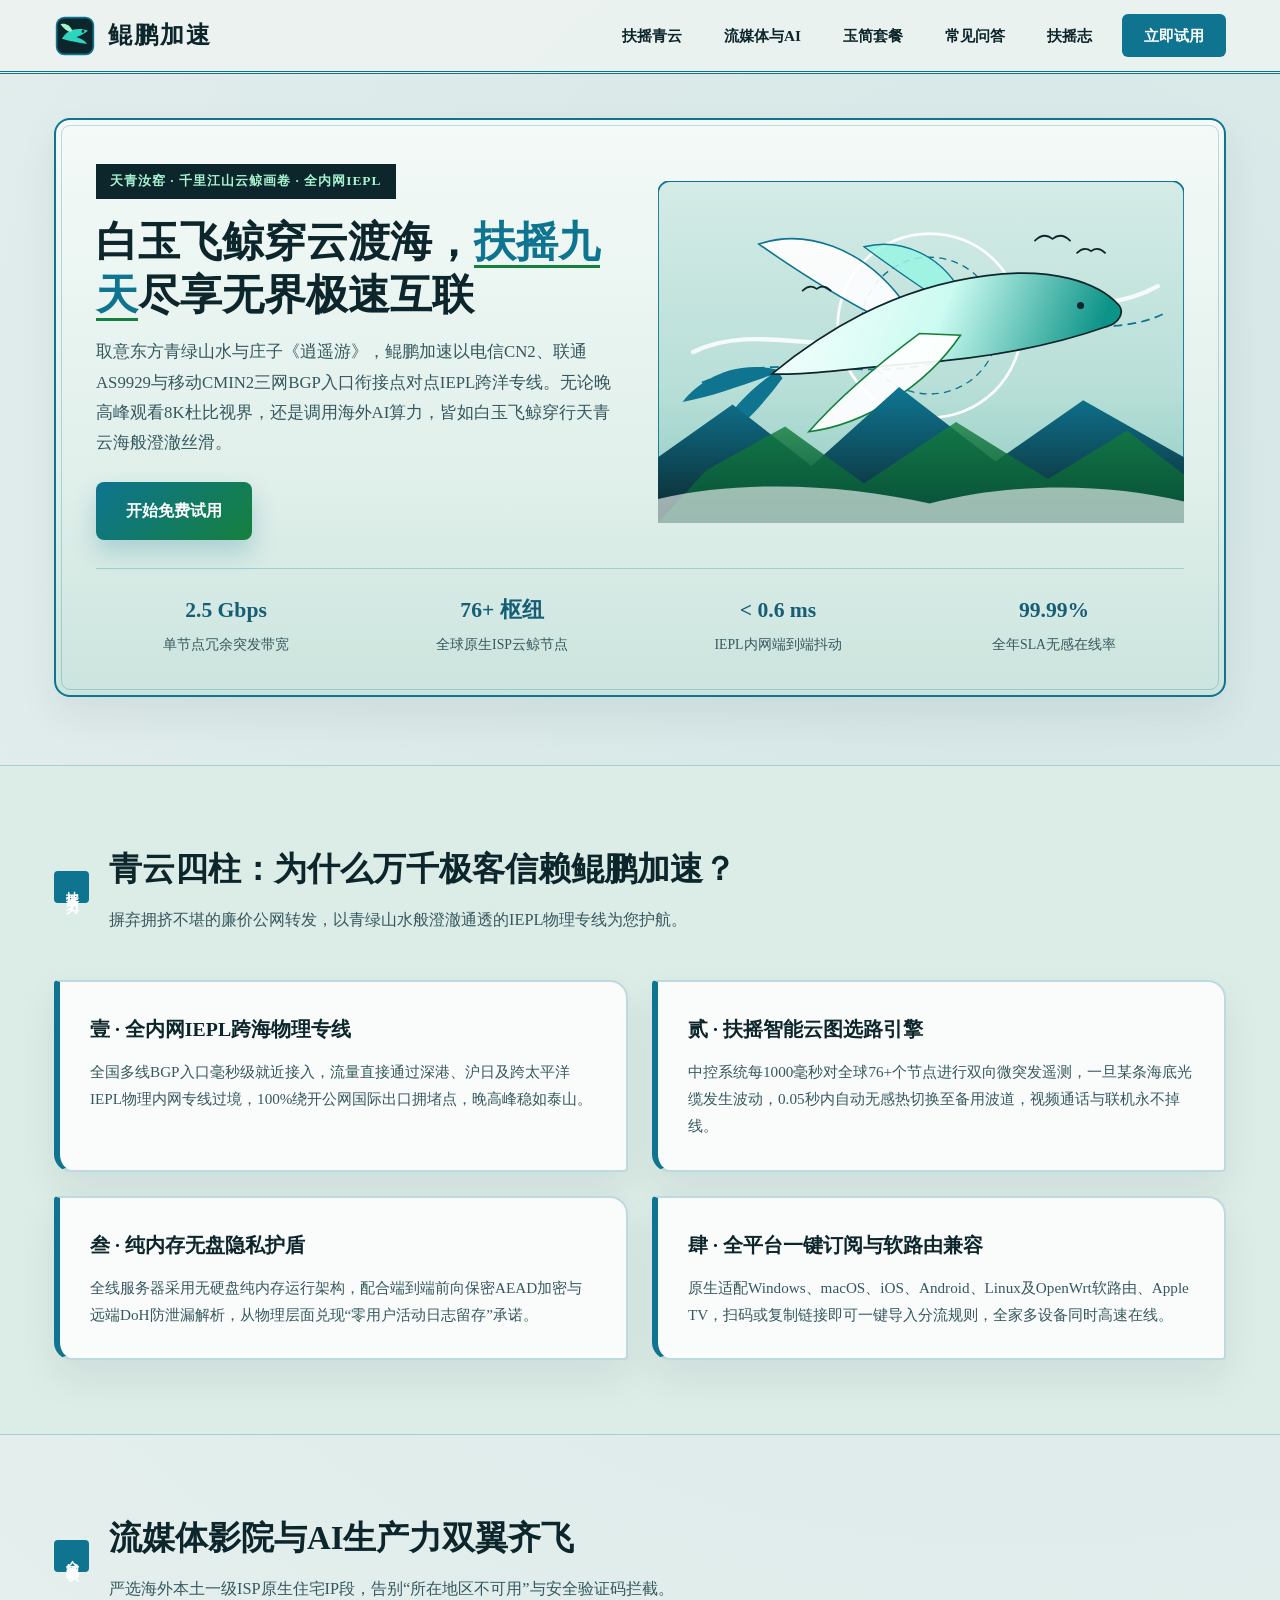
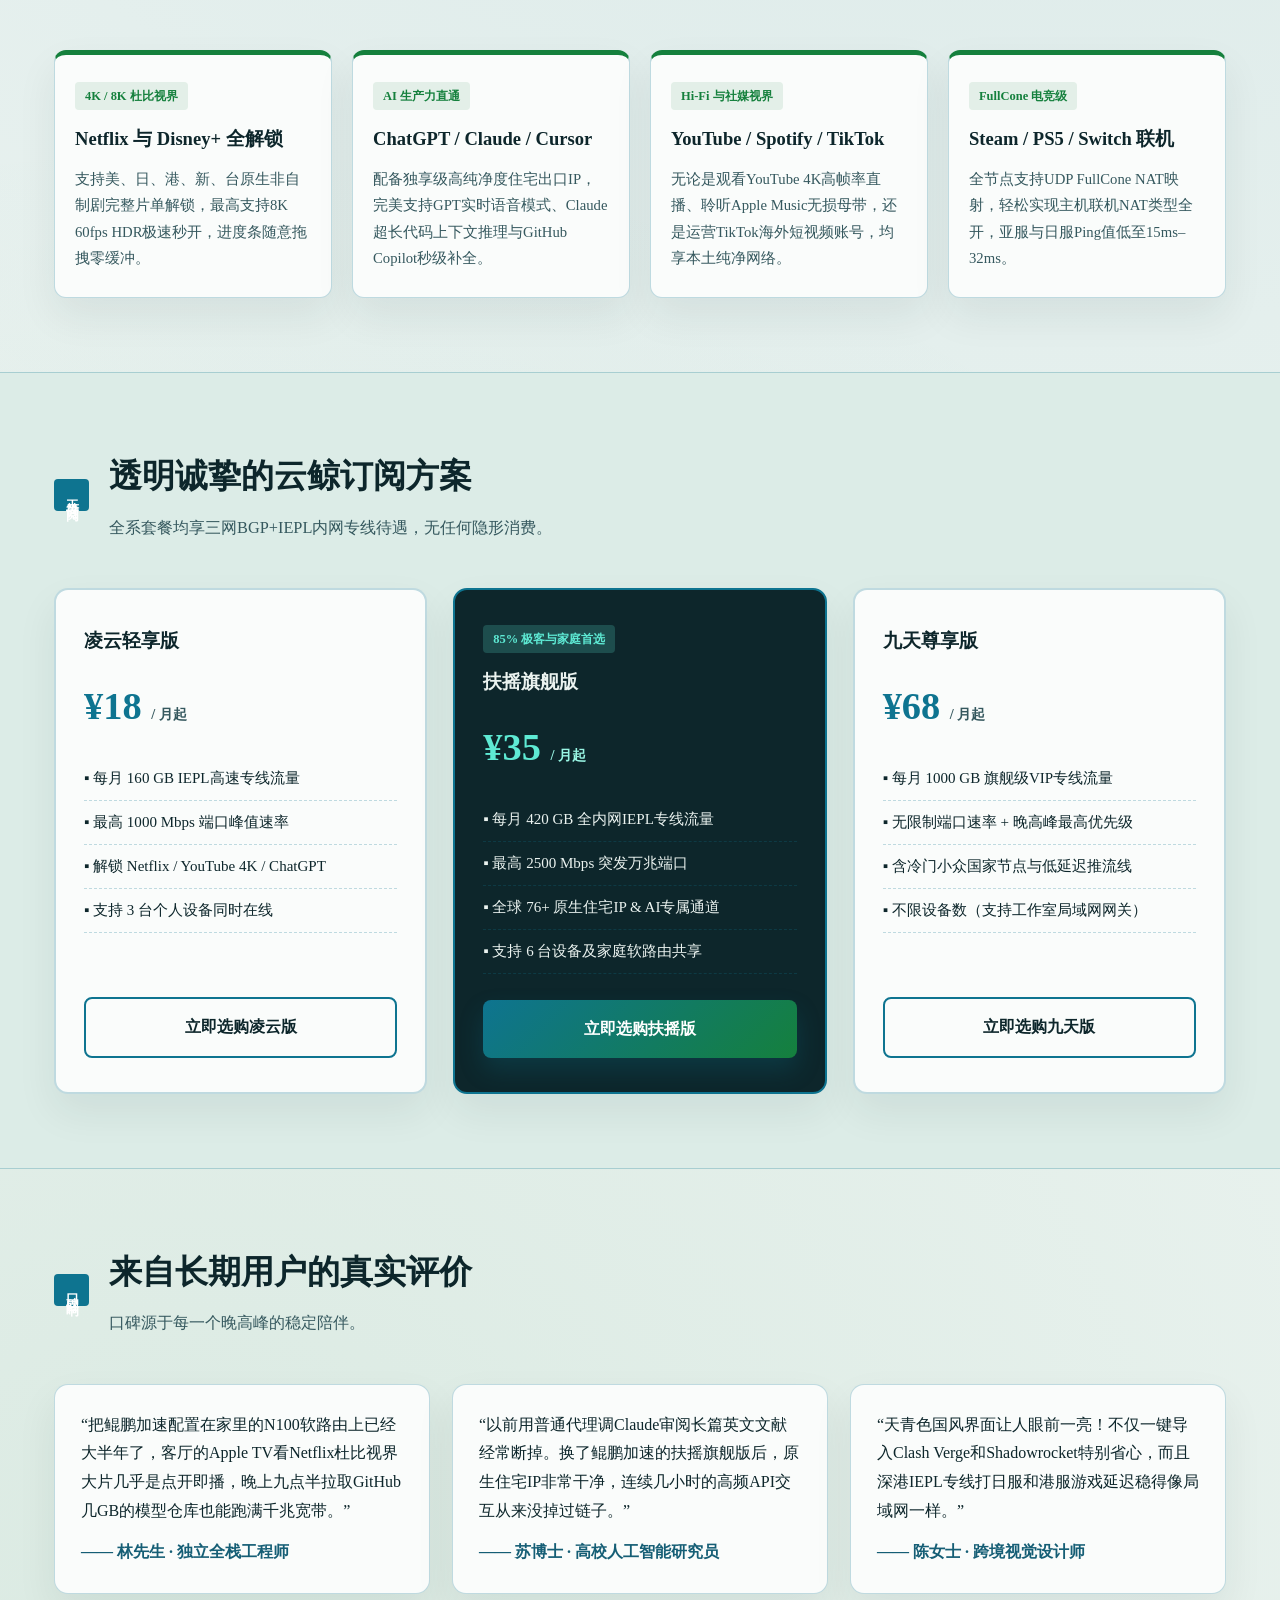
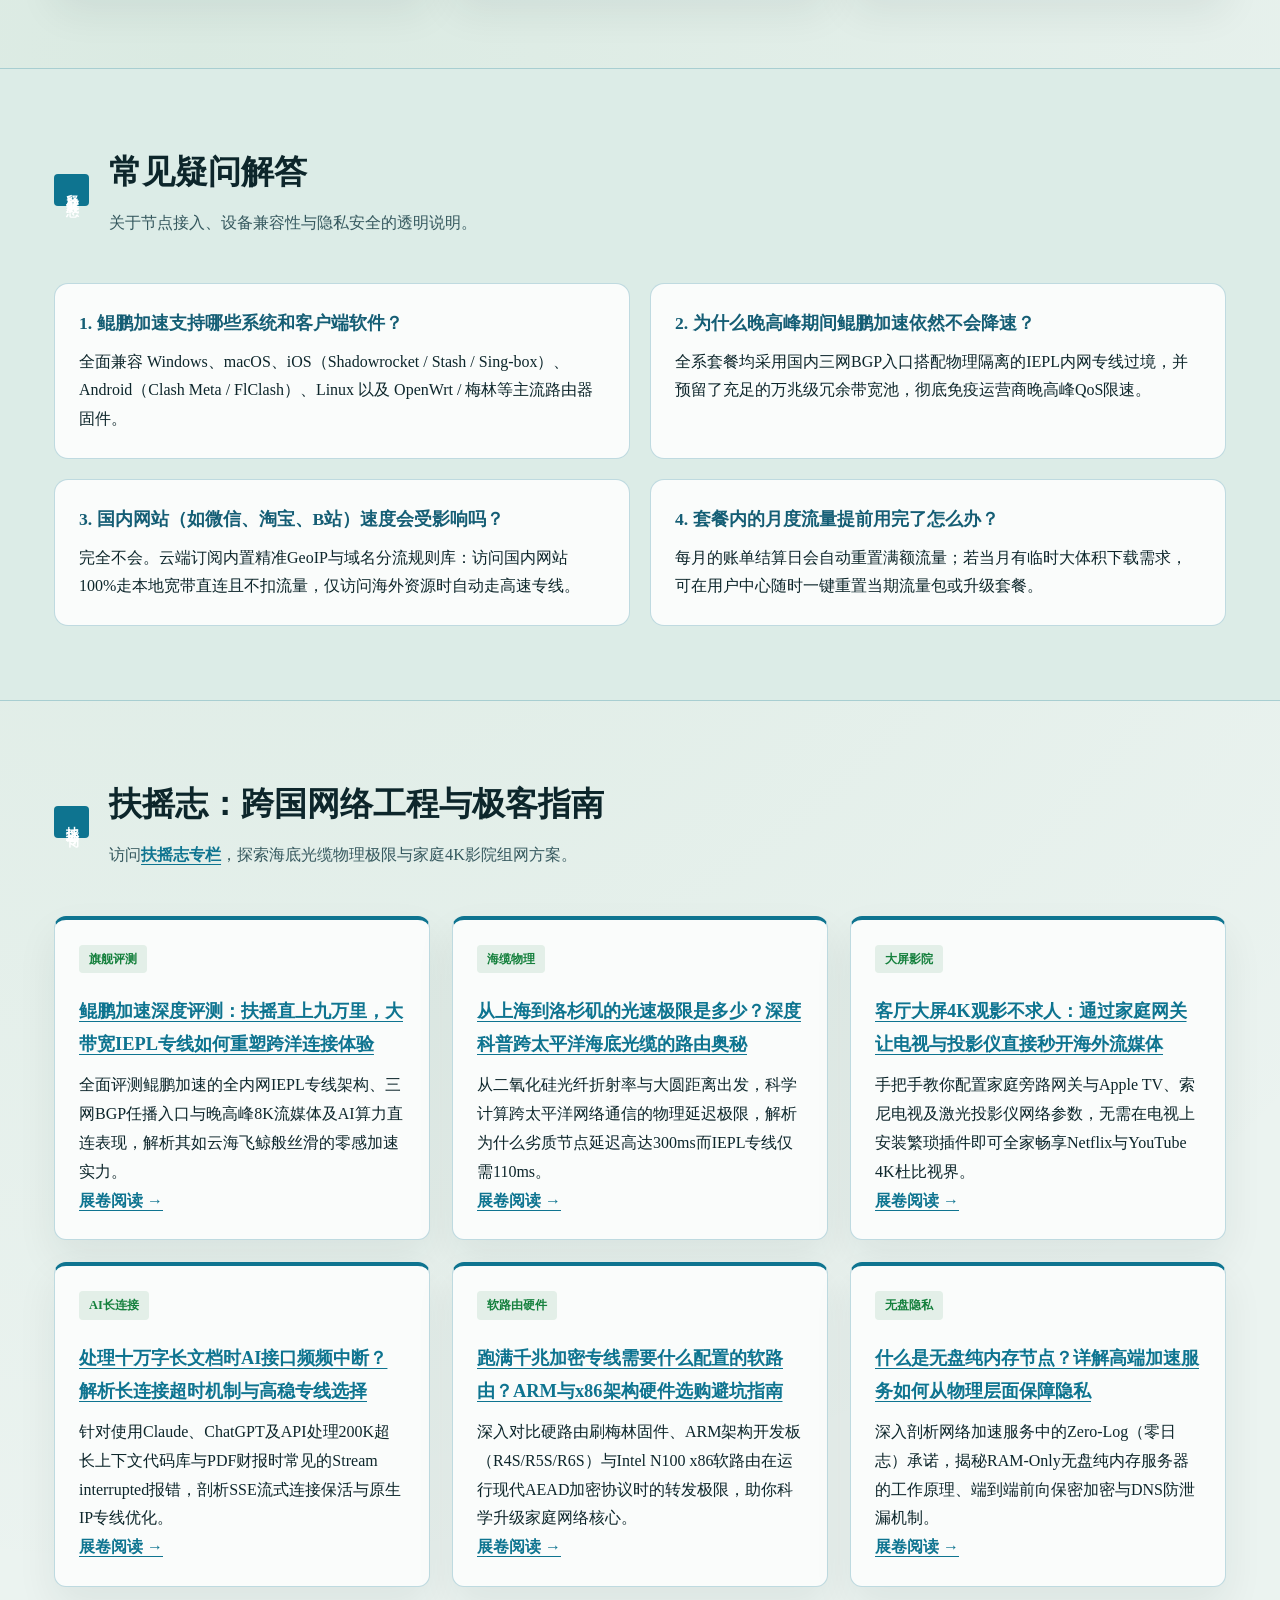
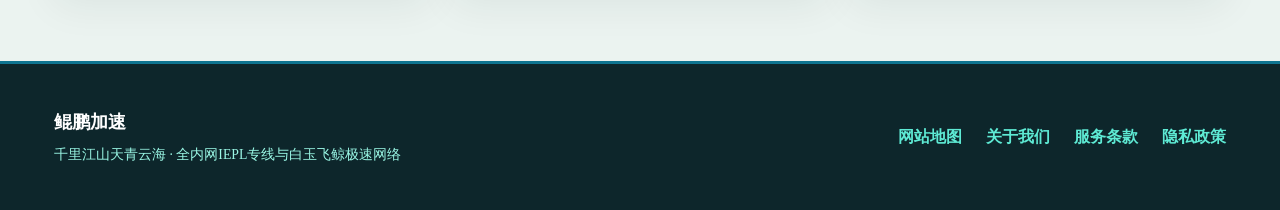
==== commit 91f55e9d: "fix: remove external blog links, desensitize subscription terms, and align official landing page sty" ====
--- a/index.html
+++ b/index.html
@@ -59,7 +59,7 @@
               <p class="ru-hero-lead">取意东方青绿山水与庄子《逍遥游》，鲲鹏加速以电信CN2、联通AS9929与移动CMIN2三网BGP入口衔接点对点IEPL跨洋专线。无论晚高峰观看8K杜比视界，还是调用海外AI算力，皆如白玉飞鲸穿行天青云海般澄澈丝滑。</p>
               <div class="ru-cta-bar">
                 <a href="https://ww012.twilightaff.com/#/?code=A56DH1Af" class="btn-ru-celadon" rel="nofollow" target="_blank">开始免费试用</a>
-                <a href="https://tizilab.net/paihang/" class="btn-ru-jade" target="_blank">2026最新梯子推荐</a>
+                
               </div>
             </div>
 
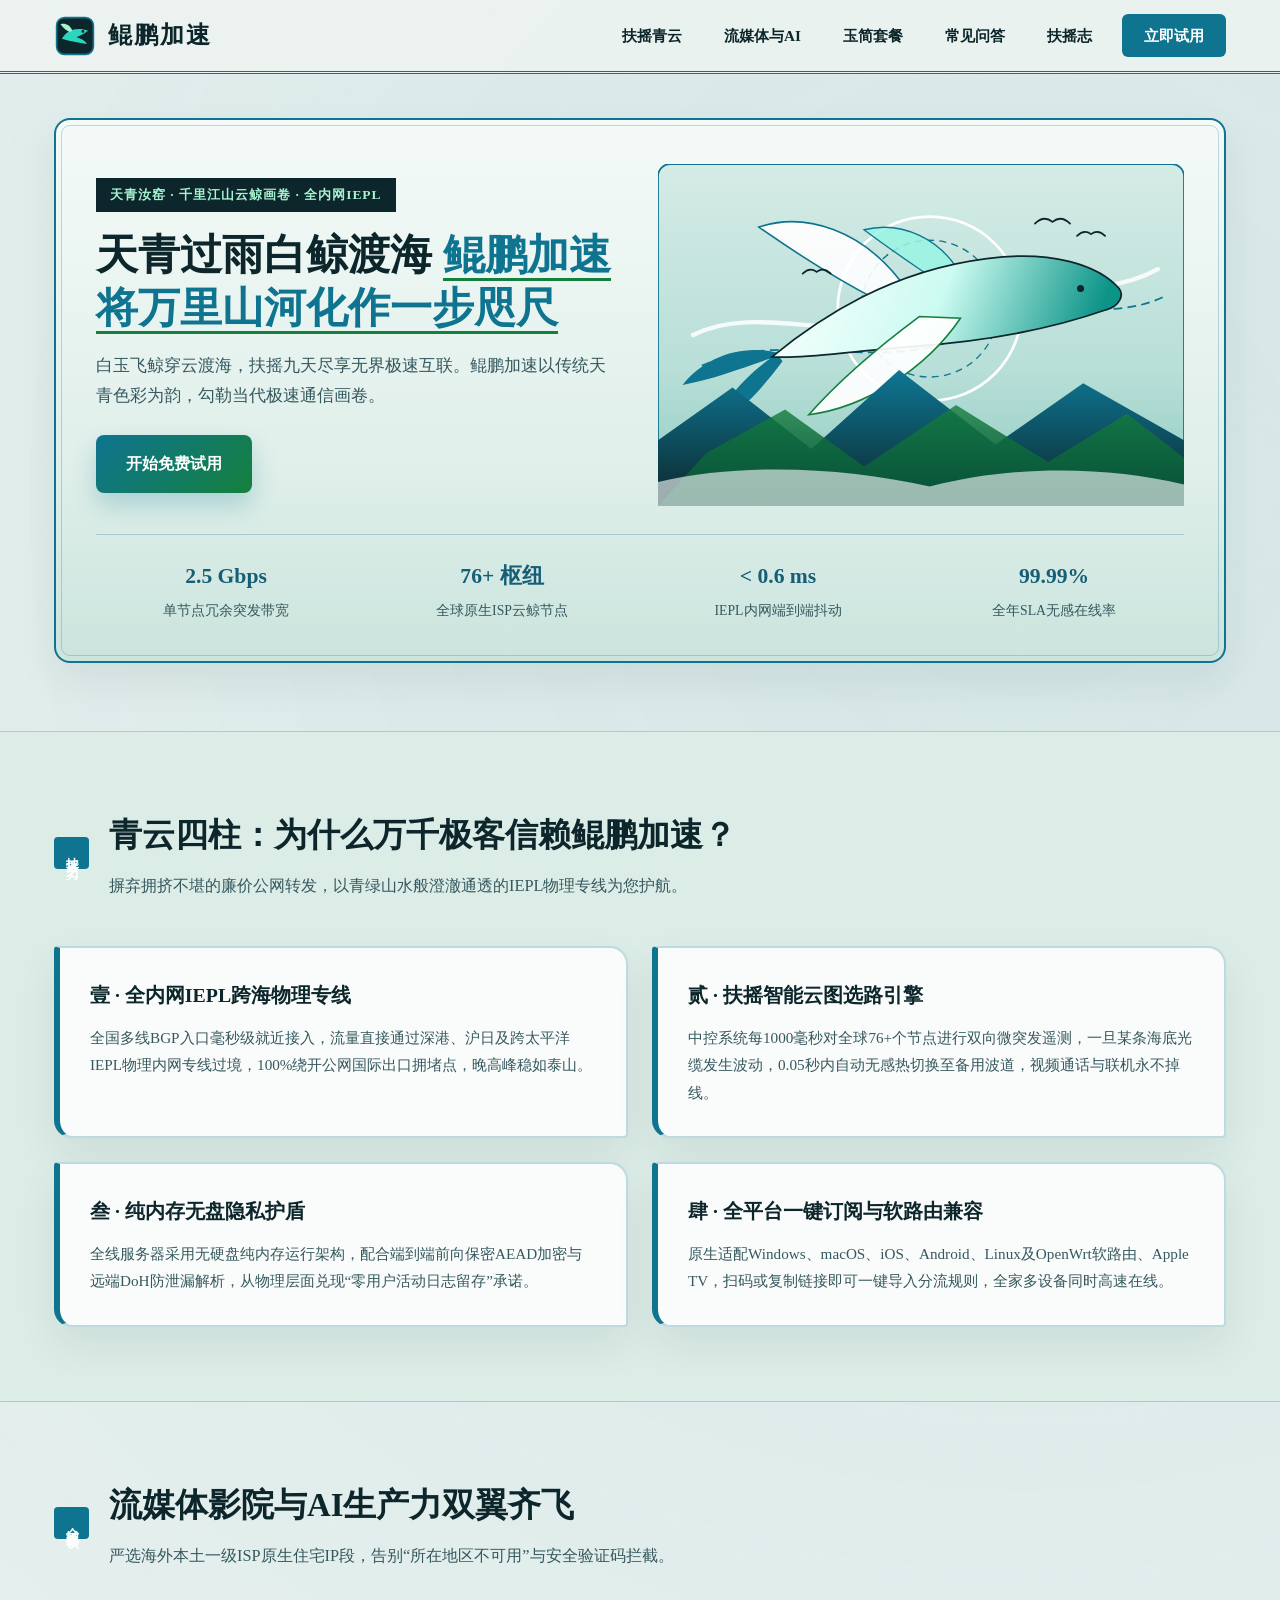
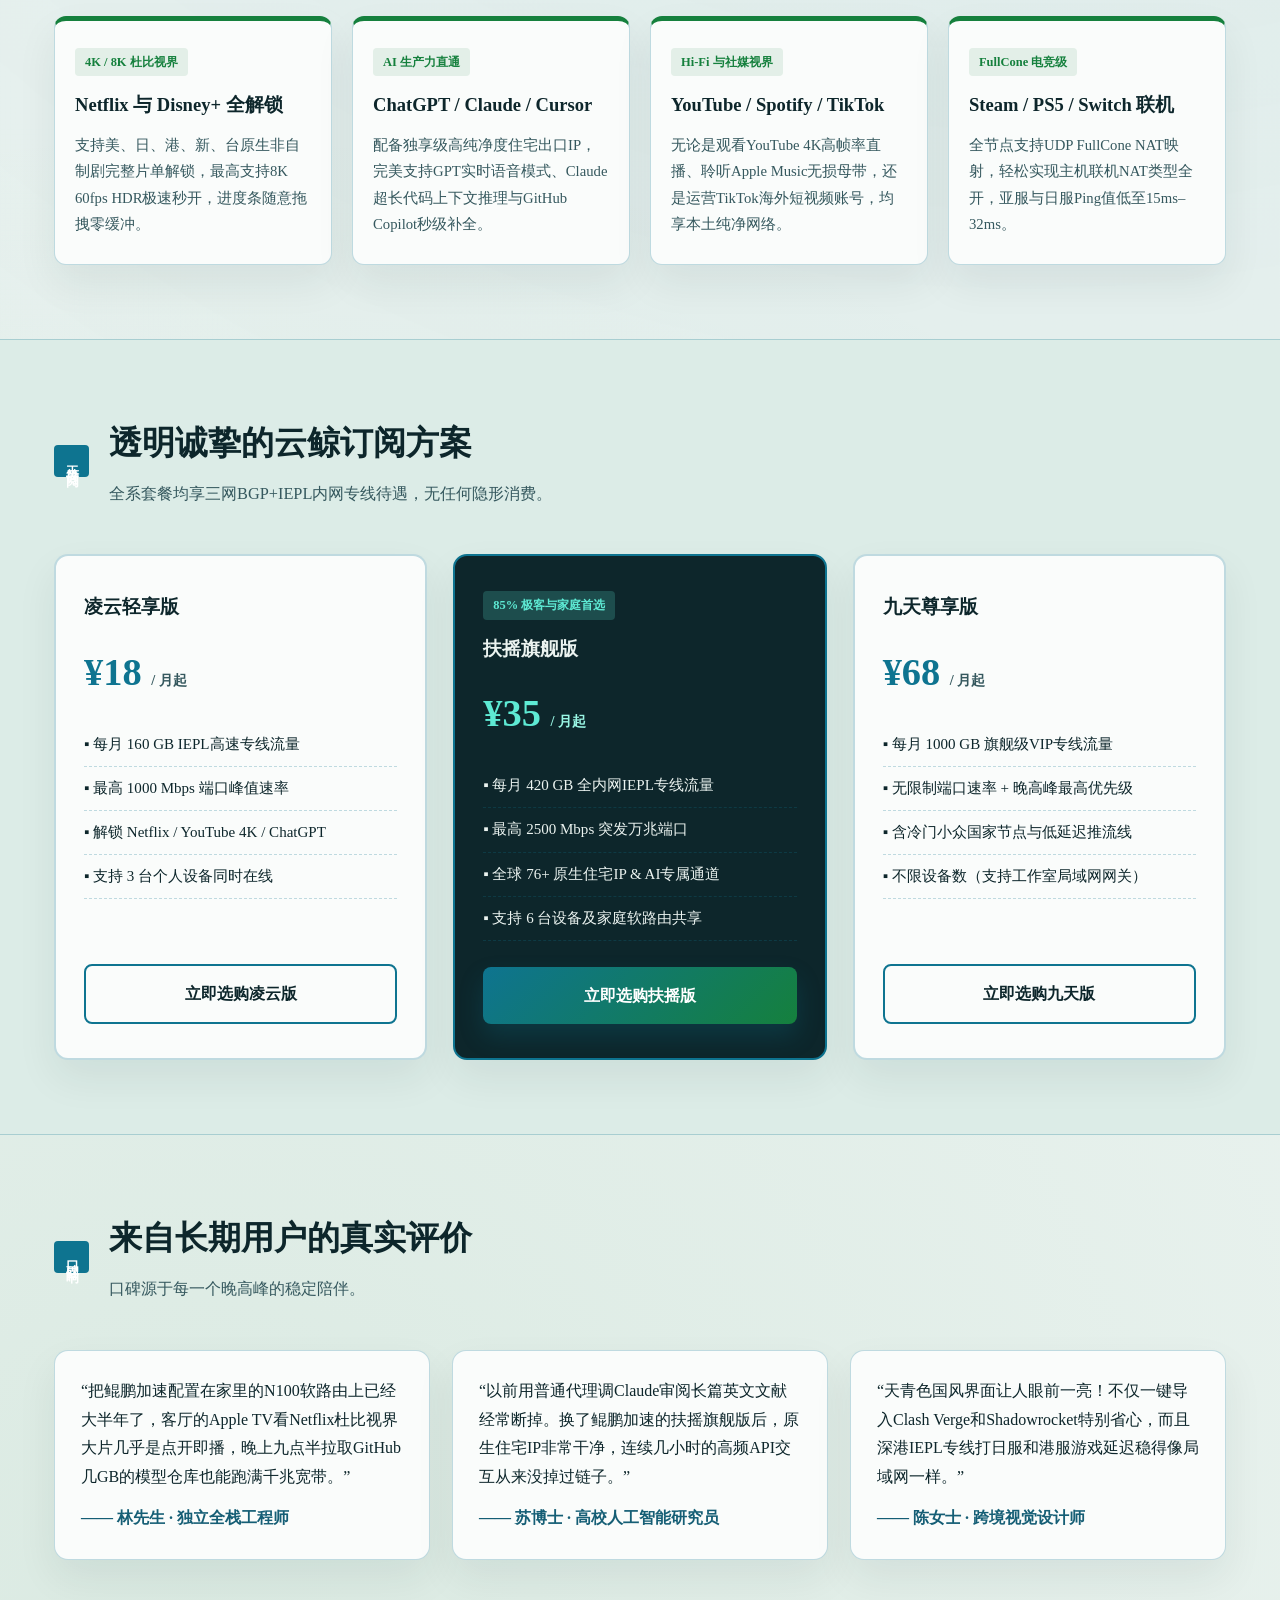
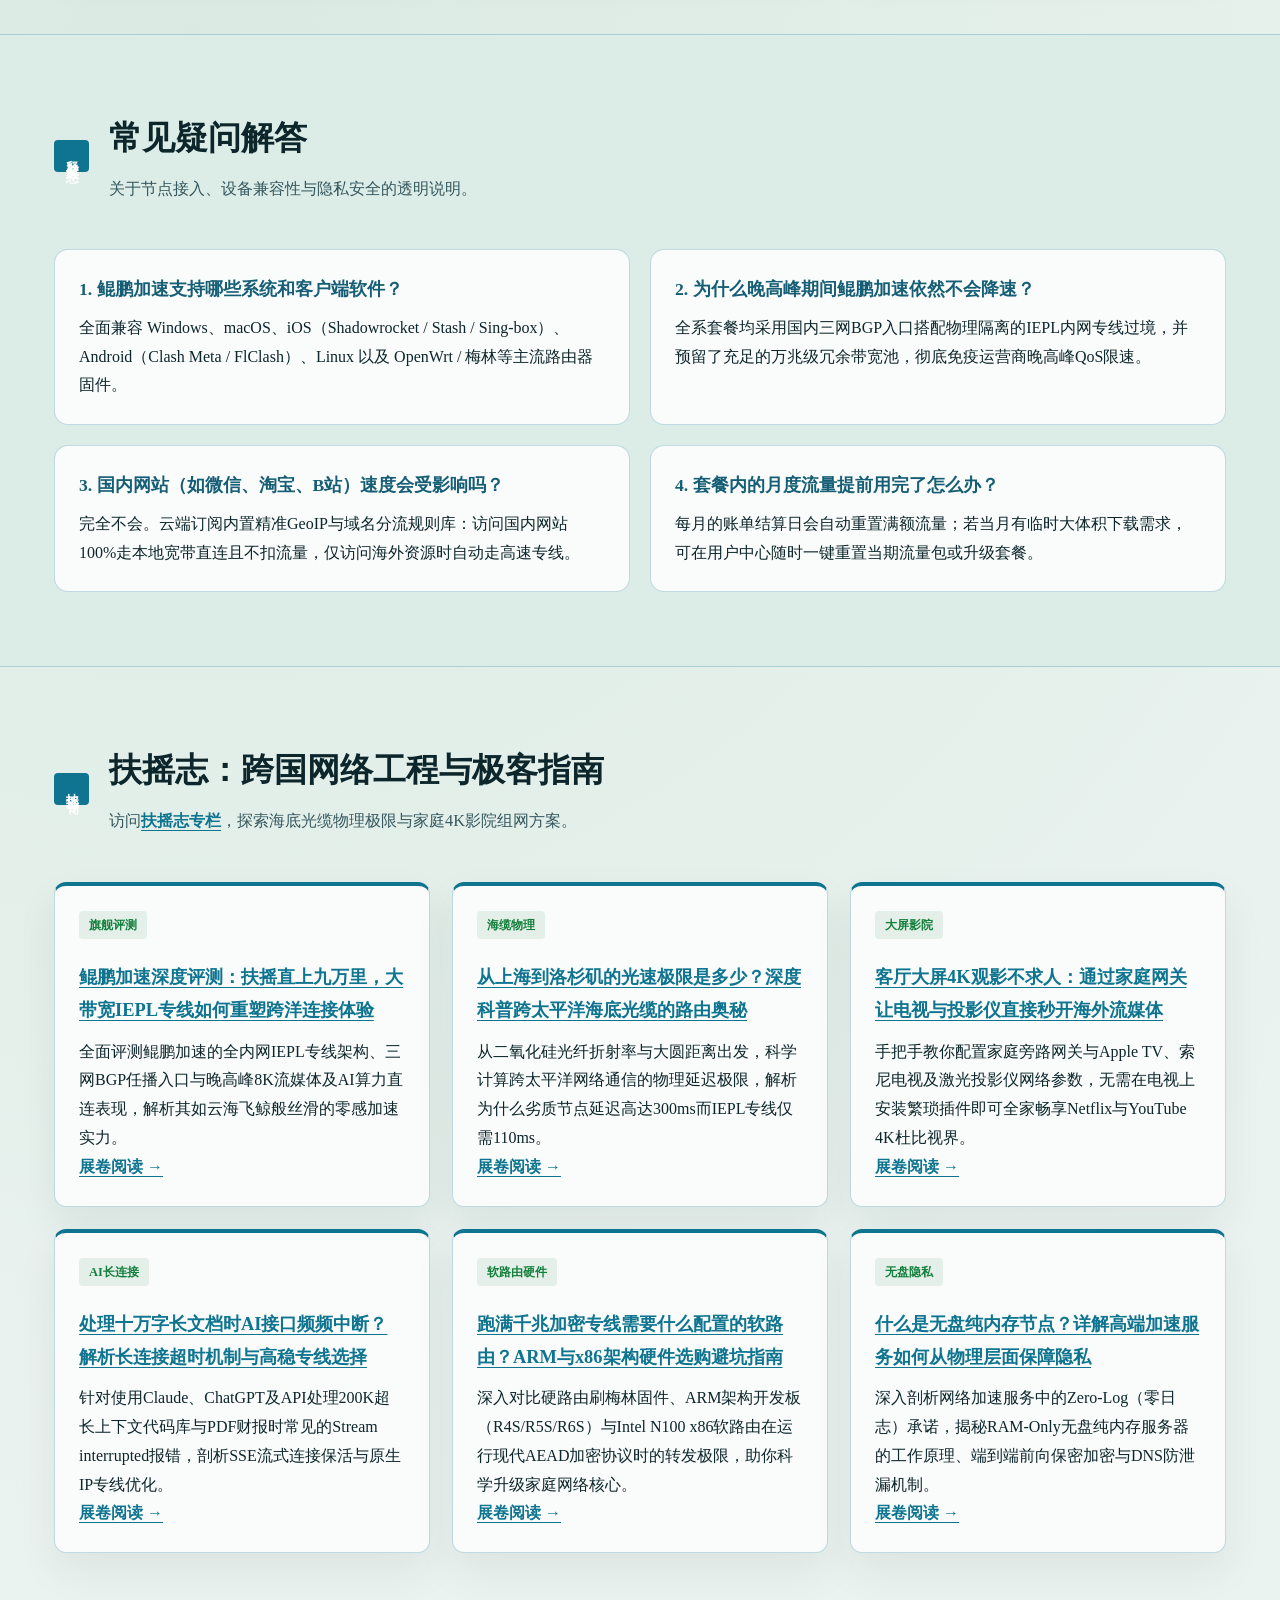
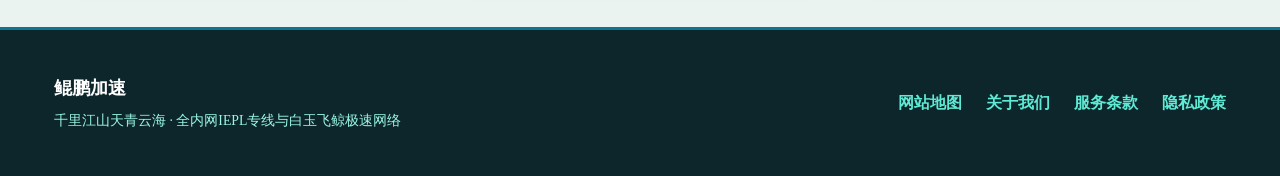
==== commit 6ccd161b: "revert: restore original layout and structure prior to pricing changes while keeping bespoke hero in" ====
--- a/index.html
+++ b/index.html
@@ -55,8 +55,8 @@
           <div class="ru-hero-top">
             <div>
               <div class="ru-seal-tag">天青汝窑 · 千里江山云鲸画卷 · 全内网IEPL</div>
-              <h1>白玉飞鲸穿云渡海，<span>扶摇九天</span>尽享无界极速互联</h1>
-              <p class="ru-hero-lead">取意东方青绿山水与庄子《逍遥游》，鲲鹏加速以电信CN2、联通AS9929与移动CMIN2三网BGP入口衔接点对点IEPL跨洋专线。无论晚高峰观看8K杜比视界，还是调用海外AI算力，皆如白玉飞鲸穿行天青云海般澄澈丝滑。</p>
+              <h1>天青过雨白鲸渡海 <span>鲲鹏加速将万里山河化作一步咫尺</span></h1>
+              <p class="ru-hero-lead">白玉飞鲸穿云渡海，扶摇九天尽享无界极速互联。鲲鹏加速以传统天青色彩为韵，勾勒当代极速通信画卷。</p>
               <div class="ru-cta-bar">
                 <a href="https://ww012.twilightaff.com/#/?code=A56DH1Af" class="btn-ru-celadon" rel="nofollow" target="_blank">开始免费试用</a>
                 
